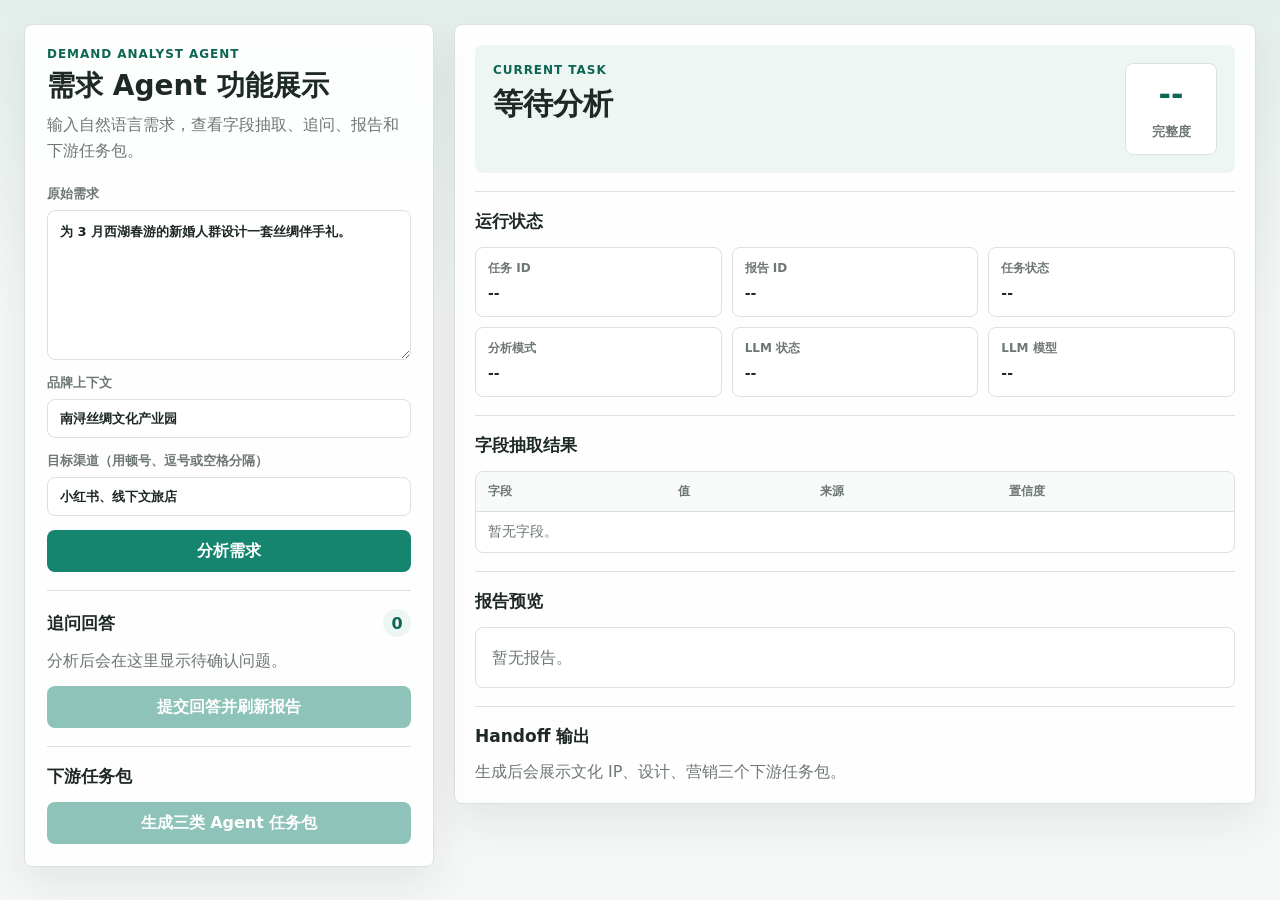
==== demo/index.html @ e1d90bfd "[feat] 增加UI页面" ====
<!doctype html>
<html lang="zh-CN">
  <head>
    <meta charset="utf-8" />
    <meta name="viewport" content="width=device-width, initial-scale=1" />
    <title>需求 Agent 功能展示</title>
    <link rel="stylesheet" href="/demo/styles.css" />
  </head>
  <body>
    <main class="shell">
      <section class="workspace">
        <aside class="input-panel" aria-label="需求输入">
          <div class="title-group">
            <p class="eyebrow">Demand Analyst Agent</p>
            <h1>需求 Agent 功能展示</h1>
            <p class="subtitle">输入自然语言需求，查看字段抽取、追问、报告和下游任务包。</p>
          </div>

          <form id="demandForm" class="form-stack">
            <label>
              <span>原始需求</span>
              <textarea id="userInput" rows="6">为 3 月西湖春游的新婚人群设计一套丝绸伴手礼。</textarea>
            </label>
            <label>
              <span>品牌上下文</span>
              <input id="brandInput" value="南浔丝绸文化产业园" />
            </label>
            <label>
              <span>目标渠道（用顿号、逗号或空格分隔）</span>
              <input id="channelsInput" value="小红书、线下文旅店" />
            </label>
            <button id="analyzeButton" type="submit">分析需求</button>
          </form>

          <section class="section-block" aria-label="追问回答">
            <div class="section-heading">
              <h2>追问回答</h2>
              <span id="questionCount" class="counter">0</span>
            </div>
            <div id="questionsPanel" class="question-list empty">分析后会在这里显示待确认问题。</div>
            <button id="submitAnswersButton" type="button" disabled>提交回答并刷新报告</button>
          </section>

          <section class="section-block" aria-label="下游交接">
            <div class="section-heading">
              <h2>下游任务包</h2>
            </div>
            <button id="handoffButton" type="button" disabled>生成三类 Agent 任务包</button>
          </section>
        </aside>

        <section class="result-panel" aria-label="分析结果">
          <div id="notice" class="notice hidden"></div>

          <section class="summary-band">
            <div>
              <p class="eyebrow">Current Task</p>
              <h2 id="projectTitle">等待分析</h2>
            </div>
            <div class="score-box">
              <span id="scoreValue">--</span>
              <small>完整度</small>
            </div>
          </section>

          <section class="section-block">
            <div class="section-heading">
              <h2>运行状态</h2>
            </div>
            <div id="metaGrid" class="meta-grid">
              <div><span>任务 ID</span><strong>--</strong></div>
              <div><span>报告 ID</span><strong>--</strong></div>
              <div><span>任务状态</span><strong>--</strong></div>
              <div><span>分析模式</span><strong>--</strong></div>
              <div><span>LLM 状态</span><strong>--</strong></div>
              <div><span>LLM 模型</span><strong>--</strong></div>
            </div>
          </section>

          <section class="section-block">
            <div class="section-heading">
              <h2>字段抽取结果</h2>
            </div>
            <div class="table-wrap">
              <table>
                <thead>
                  <tr>
                    <th>字段</th>
                    <th>值</th>
                    <th>来源</th>
                    <th>置信度</th>
                  </tr>
                </thead>
                <tbody id="fieldsTable">
                  <tr><td colspan="4" class="empty-cell">暂无字段。</td></tr>
                </tbody>
              </table>
            </div>
          </section>

          <section class="section-block">
            <div class="section-heading">
              <h2>报告预览</h2>
            </div>
            <article id="reportPreview" class="report-preview empty">暂无报告。</article>
          </section>

          <section class="section-block">
            <div class="section-heading">
              <h2>Handoff 输出</h2>
            </div>
            <div id="handoffPanel" class="handoff-grid empty">生成后会展示文化 IP、设计、营销三个下游任务包。</div>
          </section>
        </section>
      </section>
    </main>

    <script src="/demo/app.js"></script>
  </body>
</html>
---- demo/styles.css ----
:root {
  --bg: #f5f7f6;
  --panel: #ffffff;
  --panel-strong: #eef6f3;
  --text: #1e2825;
  --muted: #6d7773;
  --line: #d9e2df;
  --accent: #16856f;
  --accent-strong: #0d6654;
  --warning: #b56a12;
  --warning-bg: #fff3df;
  --error: #a63737;
  --error-bg: #ffe9e8;
  --success-bg: #e7f7f2;
  --shadow: 0 16px 40px rgba(30, 40, 37, 0.08);
  color-scheme: light;
  font-family:
    Inter, ui-sans-serif, system-ui, -apple-system, BlinkMacSystemFont, "Segoe UI",
    "PingFang SC", "Hiragino Sans GB", "Microsoft YaHei", sans-serif;
}

* {
  box-sizing: border-box;
}

body {
  margin: 0;
  min-height: 100vh;
  background:
    linear-gradient(180deg, rgba(22, 133, 111, 0.08), rgba(245, 247, 246, 0) 320px),
    var(--bg);
  color: var(--text);
}

button,
input,
textarea {
  font: inherit;
}

button {
  min-height: 42px;
  border: 0;
  border-radius: 8px;
  background: var(--accent);
  color: #fff;
  cursor: pointer;
  font-weight: 700;
}

button:hover:not(:disabled) {
  background: var(--accent-strong);
}

button:disabled {
  cursor: not-allowed;
  opacity: 0.48;
}

.shell {
  width: min(1440px, 100%);
  margin: 0 auto;
  padding: 24px;
}

.workspace {
  display: grid;
  grid-template-columns: minmax(320px, 410px) minmax(0, 1fr);
  gap: 20px;
  align-items: start;
}

.input-panel,
.result-panel {
  background: rgba(255, 255, 255, 0.92);
  border: 1px solid var(--line);
  border-radius: 8px;
  box-shadow: var(--shadow);
}

.input-panel {
  position: sticky;
  top: 20px;
  padding: 22px;
}

.result-panel {
  padding: 20px;
}

.title-group h1,
.summary-band h2,
.section-heading h2 {
  margin: 0;
  letter-spacing: 0;
}

.title-group h1 {
  font-size: 28px;
  line-height: 1.18;
}

.subtitle {
  margin: 10px 0 0;
  color: var(--muted);
  line-height: 1.6;
}

.eyebrow {
  margin: 0 0 8px;
  color: var(--accent-strong);
  font-size: 12px;
  font-weight: 800;
  letter-spacing: 0.08em;
  text-transform: uppercase;
}

.form-stack,
.section-block {
  display: grid;
  gap: 14px;
}

.form-stack {
  margin-top: 22px;
}

label {
  display: grid;
  gap: 7px;
  color: var(--muted);
  font-size: 13px;
  font-weight: 700;
}

input,
textarea {
  width: 100%;
  border: 1px solid var(--line);
  border-radius: 8px;
  background: #fff;
  color: var(--text);
  padding: 11px 12px;
  outline: none;
}

textarea {
  min-height: 150px;
  resize: vertical;
  line-height: 1.55;
}

input:focus,
textarea:focus {
  border-color: var(--accent);
  box-shadow: 0 0 0 3px rgba(22, 133, 111, 0.14);
}

.section-block {
  margin-top: 18px;
  padding-top: 18px;
  border-top: 1px solid var(--line);
}

.section-heading {
  display: flex;
  align-items: center;
  justify-content: space-between;
  gap: 12px;
}

.section-heading h2 {
  font-size: 17px;
}

.counter {
  display: inline-flex;
  min-width: 28px;
  height: 28px;
  align-items: center;
  justify-content: center;
  border-radius: 999px;
  background: var(--panel-strong);
  color: var(--accent-strong);
  font-weight: 800;
}

.summary-band {
  display: flex;
  justify-content: space-between;
  gap: 16px;
  padding: 18px;
  border-radius: 8px;
  background: var(--panel-strong);
}

.summary-band h2 {
  font-size: clamp(20px, 3vw, 30px);
  line-height: 1.25;
}

.score-box {
  display: grid;
  min-width: 92px;
  height: 92px;
  place-items: center;
  border-radius: 8px;
  background: #fff;
  border: 1px solid var(--line);
}

.score-box span {
  font-size: 30px;
  font-weight: 850;
  color: var(--accent-strong);
}

.score-box small {
  margin-top: -14px;
  color: var(--muted);
  font-weight: 700;
}

.notice {
  margin-bottom: 14px;
  padding: 12px 14px;
  border-radius: 8px;
  border: 1px solid var(--line);
  background: var(--success-bg);
  color: var(--accent-strong);
  line-height: 1.55;
}

.notice.warning {
  background: var(--warning-bg);
  color: var(--warning);
}

.notice.error {
  background: var(--error-bg);
  color: var(--error);
}

.hidden {
  display: none;
}

.meta-grid {
  display: grid;
  grid-template-columns: repeat(3, minmax(0, 1fr));
  gap: 10px;
}

.meta-grid div {
  min-height: 70px;
  padding: 12px;
  border: 1px solid var(--line);
  border-radius: 8px;
  background: #fff;
}

.meta-grid span {
  display: block;
  color: var(--muted);
  font-size: 12px;
  font-weight: 700;
}

.meta-grid strong {
  display: block;
  margin-top: 8px;
  overflow-wrap: anywhere;
  font-size: 14px;
}

.table-wrap {
  overflow-x: auto;
  border: 1px solid var(--line);
  border-radius: 8px;
  background: #fff;
}

table {
  width: 100%;
  border-collapse: collapse;
  min-width: 720px;
}

th,
td {
  padding: 11px 12px;
  border-bottom: 1px solid var(--line);
  text-align: left;
  vertical-align: top;
}

th {
  background: #f8faf9;
  color: var(--muted);
  font-size: 12px;
}

td {
  font-size: 14px;
}

tr:last-child td {
  border-bottom: 0;
}

.empty,
.empty-cell {
  color: var(--muted);
}

.badge {
  display: inline-flex;
  align-items: center;
  min-height: 24px;
  padding: 3px 8px;
  border-radius: 999px;
  background: #edf2f0;
  color: var(--text);
  font-size: 12px;
  font-weight: 800;
}

.badge.success,
.badge.explicit,
.badge.context,
.badge.user_confirmed {
  background: var(--success-bg);
  color: var(--accent-strong);
}

.badge.warning,
.badge.assumption,
.badge.inferred,
.badge.disabled,
.badge.failed,
.badge.invalid_json {
  background: var(--warning-bg);
  color: var(--warning);
}

.question-list {
  display: grid;
  gap: 10px;
}

.question-item {
  display: grid;
  gap: 8px;
}

.question-item p {
  margin: 0;
  font-weight: 700;
  line-height: 1.5;
}

.option-row {
  display: flex;
  flex-wrap: wrap;
  gap: 6px;
}

.option-pill {
  border: 1px solid var(--line);
  background: #fff;
  color: var(--muted);
  border-radius: 999px;
  padding: 4px 8px;
  font-size: 12px;
}

.report-preview {
  display: grid;
  gap: 8px;
  padding: 16px;
  border: 1px solid var(--line);
  border-radius: 8px;
  background: #fff;
  line-height: 1.7;
}

.report-preview h1,
.report-preview h2 {
  margin: 8px 0 2px;
  letter-spacing: 0;
}

.report-preview h1 {
  font-size: 24px;
}

.report-preview h2 {
  font-size: 17px;
  color: var(--accent-strong);
}

.report-preview p,
.report-preview ul {
  margin: 0;
}

.report-preview ul {
  padding-left: 20px;
}

.handoff-grid {
  display: grid;
  gap: 12px;
}

.handoff-item {
  border: 1px solid var(--line);
  border-radius: 8px;
  background: #fff;
  padding: 14px;
}

.handoff-item h3 {
  margin: 0 0 10px;
  font-size: 16px;
}

pre {
  max-height: 280px;
  overflow: auto;
  margin: 0;
  padding: 12px;
  border-radius: 8px;
  background: #f4f6f5;
  color: #26312e;
  white-space: pre-wrap;
  overflow-wrap: anywhere;
}

@media (max-width: 980px) {
  .workspace {
    grid-template-columns: 1fr;
  }

  .input-panel {
    position: static;
  }

  .meta-grid {
    grid-template-columns: repeat(2, minmax(0, 1fr));
  }
}

@media (max-width: 640px) {
  .shell {
    padding: 12px;
  }

  .input-panel,
  .result-panel {
    padding: 16px;
  }

  .summary-band {
    flex-direction: column;
  }

  .score-box {
    width: 100%;
  }

  .meta-grid {
    grid-template-columns: 1fr;
  }
}
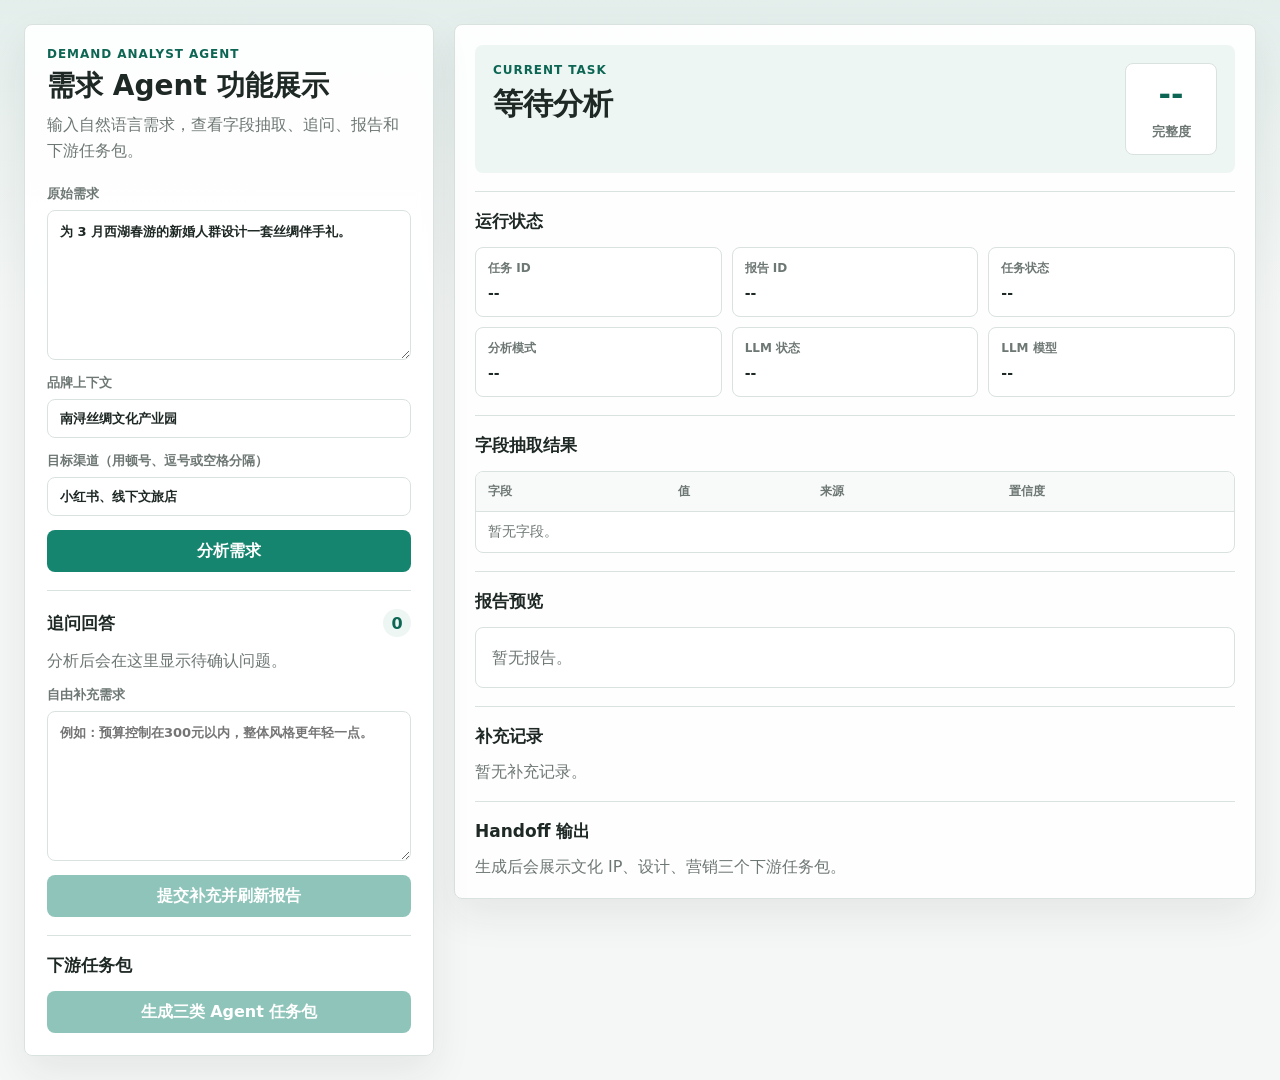
==== commit f50c90a2: "[feat] 增加用户追问功能" ====
--- a/demo/index.html
+++ b/demo/index.html
@@ -38,7 +38,15 @@
               <span id="questionCount" class="counter">0</span>
             </div>
             <div id="questionsPanel" class="question-list empty">分析后会在这里显示待确认问题。</div>
-            <button id="submitAnswersButton" type="button" disabled>提交回答并刷新报告</button>
+            <label>
+              <span>自由补充需求</span>
+              <textarea
+                id="followupInput"
+                rows="4"
+                placeholder="例如：预算控制在300元以内，整体风格更年轻一点。"
+              ></textarea>
+            </label>
+            <button id="submitAnswersButton" type="button" disabled>提交补充并刷新报告</button>
           </section>
 
           <section class="section-block" aria-label="下游交接">
@@ -107,6 +115,13 @@
 
           <section class="section-block">
             <div class="section-heading">
+              <h2>补充记录</h2>
+            </div>
+            <div id="turnsPanel" class="turn-list empty">暂无补充记录。</div>
+          </section>
+
+          <section class="section-block">
+            <div class="section-heading">
               <h2>Handoff 输出</h2>
             </div>
             <div id="handoffPanel" class="handoff-grid empty">生成后会展示文化 IP、设计、营销三个下游任务包。</div>
--- a/demo/styles.css
+++ b/demo/styles.css
@@ -372,6 +372,21 @@
   border-radius: 999px;
   padding: 4px 8px;
   font-size: 12px;
+  min-height: 28px;
+  font-weight: 700;
+}
+
+.option-pill:hover:not(:disabled) {
+  border-color: var(--accent);
+  background: #fff;
+  color: var(--accent-strong);
+}
+
+.option-pill.selected,
+.option-pill.selected:hover:not(:disabled) {
+  border-color: var(--accent);
+  background: var(--success-bg);
+  color: var(--accent-strong);
 }
 
 .report-preview {
@@ -411,6 +426,37 @@
 .handoff-grid {
   display: grid;
   gap: 12px;
+}
+
+.turn-list {
+  display: grid;
+  gap: 10px;
+}
+
+.turn-item {
+  display: grid;
+  gap: 8px;
+  padding: 12px;
+  border: 1px solid var(--line);
+  border-radius: 8px;
+  background: #fff;
+}
+
+.turn-title {
+  display: flex;
+  justify-content: space-between;
+  align-items: center;
+  gap: 10px;
+}
+
+.turn-item p {
+  margin: 0;
+  line-height: 1.55;
+}
+
+.turn-item small {
+  color: var(--muted);
+  font-weight: 700;
 }
 
 .handoff-item {
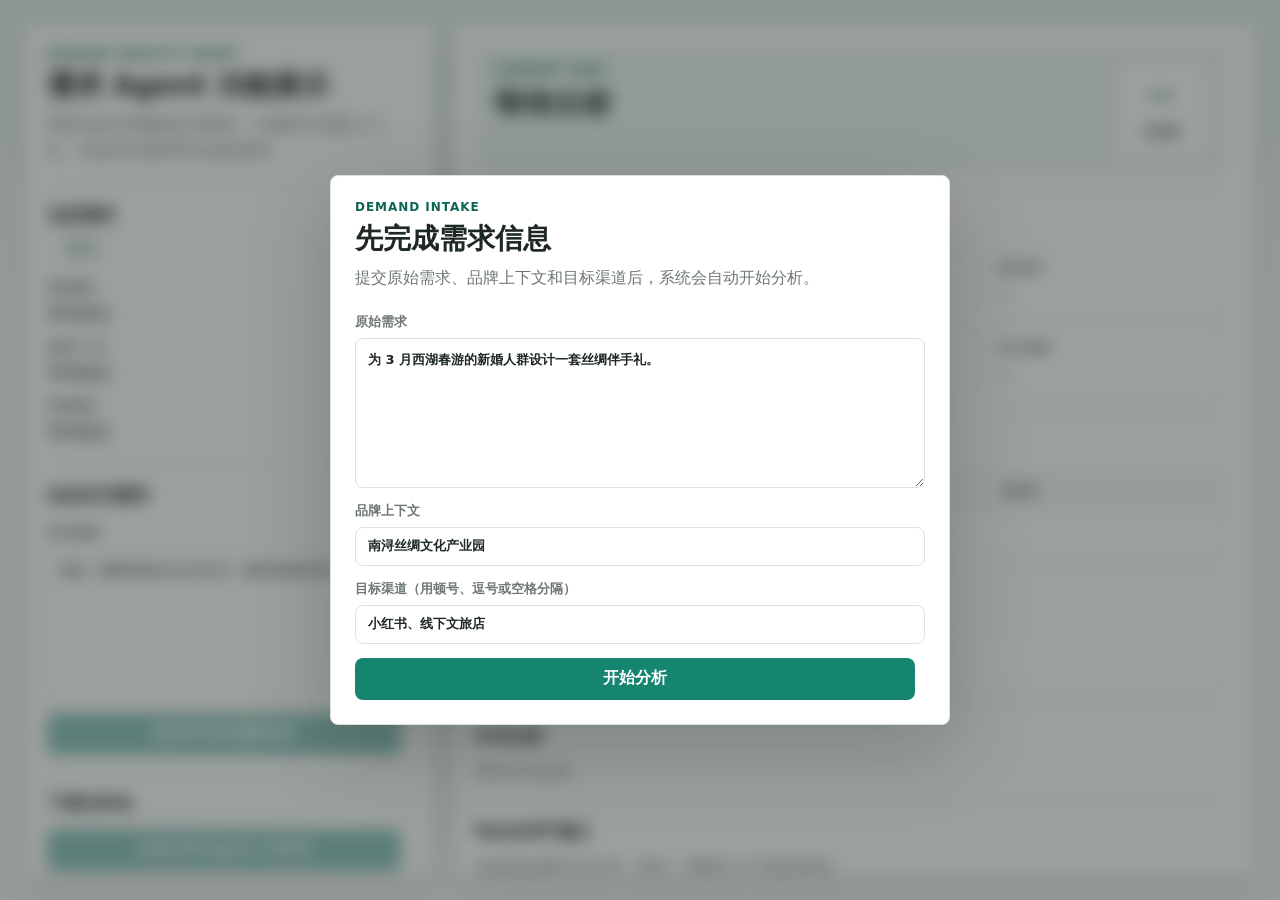
==== commit 81c475a5: "Add modal intake flow for demand analysis" ====
--- a/demo/index.html
+++ b/demo/index.html
@@ -7,39 +7,89 @@
     <link rel="stylesheet" href="/demo/styles.css" />
   </head>
   <body>
+    <div id="intakeModal" class="modal-backdrop" role="dialog" aria-modal="true" aria-labelledby="intakeTitle">
+      <section class="intake-modal">
+        <div class="title-group">
+          <p class="eyebrow">Demand Intake</p>
+          <h1 id="intakeTitle">先完成需求信息</h1>
+          <p class="subtitle">提交原始需求、品牌上下文和目标渠道后，系统会自动开始分析。</p>
+        </div>
+
+        <form id="demandForm" class="form-stack">
+          <label>
+            <span>原始需求</span>
+            <textarea id="userInput" rows="6" required>为 3 月西湖春游的新婚人群设计一套丝绸伴手礼。</textarea>
+          </label>
+          <label>
+            <span>品牌上下文</span>
+            <input id="brandInput" value="南浔丝绸文化产业园" required />
+          </label>
+          <label>
+            <span>目标渠道（用顿号、逗号或空格分隔）</span>
+            <input id="channelsInput" value="小红书、线下文旅店" required />
+          </label>
+          <p id="intakeError" class="form-error hidden"></p>
+          <div class="modal-actions">
+            <button id="analyzeButton" type="submit">开始分析</button>
+            <button id="cancelIntakeButton" class="secondary-button hidden" type="button">取消</button>
+          </div>
+        </form>
+      </section>
+    </div>
+
+    <div id="questionsModal" class="modal-backdrop hidden" role="dialog" aria-modal="true" aria-labelledby="questionsTitle">
+      <section class="intake-modal">
+        <div class="title-group">
+          <p class="eyebrow">Clarification</p>
+          <h1 id="questionsTitle">请先回答追问</h1>
+          <p class="subtitle">这些信息会直接影响报告完整度和下游任务包，请确认后继续。</p>
+        </div>
+
+        <form id="questionsForm" class="form-stack">
+          <div id="modalQuestionsPanel" class="question-list"></div>
+          <p id="questionsError" class="form-error hidden"></p>
+          <button id="submitQuestionsButton" type="submit">提交追问答案</button>
+        </form>
+      </section>
+    </div>
+
     <main class="shell">
       <section class="workspace">
         <aside class="input-panel" aria-label="需求输入">
           <div class="title-group">
             <p class="eyebrow">Demand Analyst Agent</p>
             <h1>需求 Agent 功能展示</h1>
-            <p class="subtitle">输入自然语言需求，查看字段抽取、追问、报告和下游任务包。</p>
+            <p class="subtitle">需求信息从弹窗提交后锁定，左侧用于查看上下文、自由补充需求和生成交接包。</p>
           </div>
 
-          <form id="demandForm" class="form-stack">
-            <label>
-              <span>原始需求</span>
-              <textarea id="userInput" rows="6">为 3 月西湖春游的新婚人群设计一套丝绸伴手礼。</textarea>
-            </label>
-            <label>
-              <span>品牌上下文</span>
-              <input id="brandInput" value="南浔丝绸文化产业园" />
-            </label>
-            <label>
-              <span>目标渠道（用顿号、逗号或空格分隔）</span>
-              <input id="channelsInput" value="小红书、线下文旅店" />
-            </label>
-            <button id="analyzeButton" type="submit">分析需求</button>
-          </form>
+          <section class="context-card" aria-label="当前需求信息">
+            <div class="section-heading">
+              <h2>当前需求</h2>
+              <button id="editIntakeButton" class="secondary-button compact-button" type="button" disabled>重填</button>
+            </div>
+            <dl>
+              <div>
+                <dt>原始需求</dt>
+                <dd id="currentDemand">等待提交</dd>
+              </div>
+              <div>
+                <dt>品牌上下文</dt>
+                <dd id="currentBrand">等待提交</dd>
+              </div>
+              <div>
+                <dt>目标渠道</dt>
+                <dd id="currentChannels">等待提交</dd>
+              </div>
+            </dl>
+          </section>
 
-          <section class="section-block" aria-label="追问回答">
+          <section class="section-block" aria-label="自由补充需求">
             <div class="section-heading">
-              <h2>追问回答</h2>
+              <h2>自由补充需求</h2>
               <span id="questionCount" class="counter">0</span>
             </div>
-            <div id="questionsPanel" class="question-list empty">分析后会在这里显示待确认问题。</div>
             <label>
-              <span>自由补充需求</span>
+              <span>补充说明</span>
               <textarea
                 id="followupInput"
                 rows="4"
--- a/demo/styles.css
+++ b/demo/styles.css
@@ -25,6 +25,7 @@
 
 body {
   margin: 0;
+  overflow: hidden;
   min-height: 100vh;
   background:
     linear-gradient(180deg, rgba(22, 133, 111, 0.08), rgba(245, 247, 246, 0) 320px),
@@ -32,6 +33,10 @@
   color: var(--text);
 }
 
+body.modal-open {
+  overflow: hidden;
+}
+
 button,
 input,
 textarea {
@@ -57,17 +62,79 @@
   opacity: 0.48;
 }
 
+.secondary-button {
+  border: 1px solid var(--line);
+  background: #fff;
+  color: var(--accent-strong);
+}
+
+.secondary-button:hover:not(:disabled) {
+  border-color: var(--accent);
+  background: var(--success-bg);
+  color: var(--accent-strong);
+}
+
+.compact-button {
+  min-height: 34px;
+  padding: 0 12px;
+}
+
+.modal-backdrop {
+  position: fixed;
+  inset: 0;
+  z-index: 20;
+  display: grid;
+  place-items: center;
+  padding: 22px;
+  background: rgba(30, 40, 37, 0.44);
+  backdrop-filter: blur(8px);
+}
+
+.intake-modal {
+  width: min(620px, 100%);
+  max-height: min(760px, calc(100vh - 44px));
+  overflow-y: auto;
+  padding: 24px;
+  border: 1px solid var(--line);
+  border-radius: 8px;
+  background: #fff;
+  box-shadow: 0 24px 80px rgba(30, 40, 37, 0.24);
+}
+
+.modal-actions {
+  display: grid;
+  grid-template-columns: 1fr auto;
+  gap: 10px;
+  align-items: center;
+}
+
+.form-error {
+  margin: 0;
+  padding: 10px 12px;
+  border: 1px solid var(--error-bg);
+  border-radius: 8px;
+  background: var(--error-bg);
+  color: var(--error);
+  font-size: 13px;
+  font-weight: 700;
+  line-height: 1.5;
+}
+
 .shell {
+  height: 100vh;
   width: min(1440px, 100%);
   margin: 0 auto;
   padding: 24px;
+  overflow: hidden;
 }
 
 .workspace {
   display: grid;
   grid-template-columns: minmax(320px, 410px) minmax(0, 1fr);
   gap: 20px;
-  align-items: start;
+  align-items: stretch;
+  height: 100%;
+  min-height: 0;
 }
 
 .input-panel,
@@ -79,13 +146,48 @@
 }
 
 .input-panel {
-  position: sticky;
-  top: 20px;
   padding: 22px;
 }
 
 .result-panel {
   padding: 20px;
+}
+
+.input-panel,
+.result-panel {
+  min-height: 0;
+  max-height: 100%;
+  overflow-y: auto;
+  overscroll-behavior: contain;
+  scrollbar-gutter: stable;
+}
+
+.input-panel {
+  scrollbar-width: thin;
+  scrollbar-color: rgba(22, 133, 111, 0.42) transparent;
+}
+
+.result-panel {
+  scrollbar-width: thin;
+  scrollbar-color: rgba(22, 133, 111, 0.36) transparent;
+}
+
+.input-panel::-webkit-scrollbar,
+.result-panel::-webkit-scrollbar {
+  width: 10px;
+}
+
+.input-panel::-webkit-scrollbar-track,
+.result-panel::-webkit-scrollbar-track {
+  background: transparent;
+}
+
+.input-panel::-webkit-scrollbar-thumb,
+.result-panel::-webkit-scrollbar-thumb {
+  border: 3px solid transparent;
+  border-radius: 999px;
+  background: rgba(22, 133, 111, 0.38);
+  background-clip: content-box;
 }
 
 .title-group h1,
@@ -123,6 +225,38 @@
 
 .form-stack {
   margin-top: 22px;
+}
+
+.context-card {
+  display: grid;
+  gap: 14px;
+  margin-top: 22px;
+  padding-top: 18px;
+  border-top: 1px solid var(--line);
+}
+
+.context-card dl {
+  display: grid;
+  gap: 12px;
+  margin: 0;
+}
+
+.context-card div {
+  display: grid;
+  gap: 5px;
+}
+
+.context-card dt {
+  color: var(--muted);
+  font-size: 12px;
+  font-weight: 800;
+}
+
+.context-card dd {
+  margin: 0;
+  overflow-wrap: anywhere;
+  color: var(--text);
+  line-height: 1.55;
 }
 
 label {
@@ -326,6 +460,8 @@
 }
 
 .badge.success,
+.badge.success_repaired,
+.badge.not_needed,
 .badge.explicit,
 .badge.context,
 .badge.user_confirmed {
@@ -338,19 +474,24 @@
 .badge.inferred,
 .badge.disabled,
 .badge.failed,
-.badge.invalid_json {
+.badge.invalid_json,
+.badge.repair_failed {
   background: var(--warning-bg);
   color: var(--warning);
 }
 
 .question-list {
   display: grid;
-  gap: 10px;
+  gap: 12px;
 }
 
 .question-item {
   display: grid;
-  gap: 8px;
+  gap: 9px;
+  padding: 12px;
+  border: 1px solid var(--line);
+  border-radius: 8px;
+  background: #fff;
 }
 
 .question-item p {
@@ -484,12 +625,26 @@
 }
 
 @media (max-width: 980px) {
+  body {
+    overflow: auto;
+  }
+
+  .shell {
+    height: auto;
+    min-height: 100vh;
+    overflow: visible;
+  }
+
   .workspace {
     grid-template-columns: 1fr;
-  }
-
-  .input-panel {
-    position: static;
+    height: auto;
+    min-height: 0;
+  }
+
+  .input-panel,
+  .result-panel {
+    max-height: none;
+    overflow: visible;
   }
 
   .meta-grid {
@@ -502,6 +657,20 @@
     padding: 12px;
   }
 
+  .modal-backdrop {
+    align-items: end;
+    padding: 12px;
+  }
+
+  .intake-modal {
+    max-height: calc(100vh - 24px);
+    padding: 18px;
+  }
+
+  .modal-actions {
+    grid-template-columns: 1fr;
+  }
+
   .input-panel,
   .result-panel {
     padding: 16px;
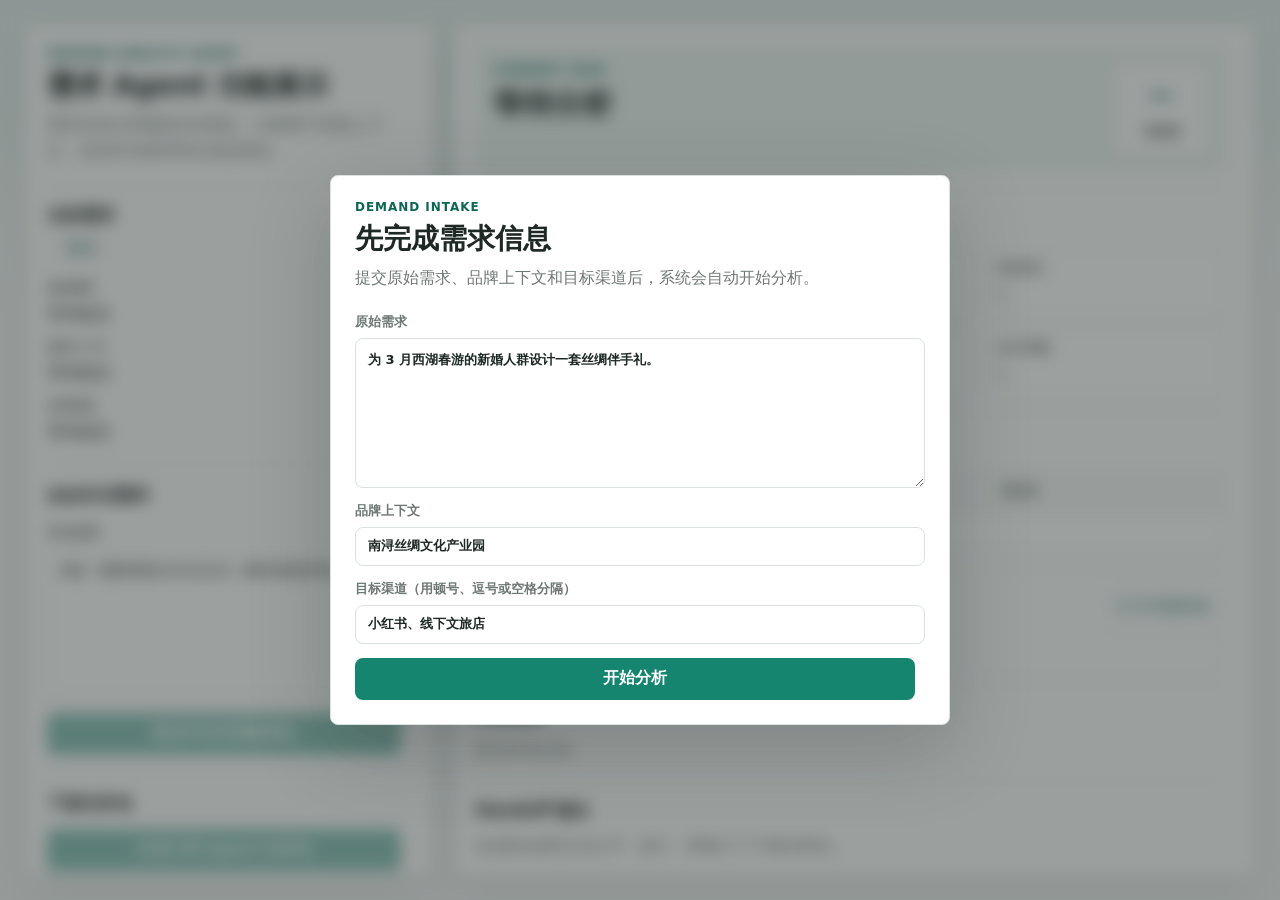
==== commit a9bf2eb4: "Add handoff detail documents and report modal" ====
--- a/demo/index.html
+++ b/demo/index.html
@@ -50,6 +50,19 @@
           <p id="questionsError" class="form-error hidden"></p>
           <button id="submitQuestionsButton" type="submit">提交追问答案</button>
         </form>
+      </section>
+    </div>
+
+    <div id="reportModal" class="modal-backdrop hidden" role="dialog" aria-modal="true" aria-labelledby="reportModalTitle">
+      <section class="document-modal">
+        <header class="document-toolbar">
+          <div>
+            <p class="eyebrow">Demand Report</p>
+            <h1 id="reportModalTitle">需求分析报告</h1>
+          </div>
+          <button id="closeReportButton" class="secondary-button compact-button" type="button">关闭</button>
+        </header>
+        <article id="reportDocument" class="report-document empty">暂无报告。</article>
       </section>
     </div>
 
@@ -159,6 +172,7 @@
           <section class="section-block">
             <div class="section-heading">
               <h2>报告预览</h2>
+              <button id="openReportButton" class="secondary-button compact-button" type="button" disabled>打开完整报告</button>
             </div>
             <article id="reportPreview" class="report-preview empty">暂无报告。</article>
           </section>
--- a/demo/styles.css
+++ b/demo/styles.css
@@ -101,6 +101,35 @@
   box-shadow: 0 24px 80px rgba(30, 40, 37, 0.24);
 }
 
+.document-modal {
+  display: grid;
+  grid-template-rows: auto minmax(0, 1fr);
+  width: min(980px, 100%);
+  height: min(860px, calc(100vh - 44px));
+  overflow: hidden;
+  border: 1px solid var(--line);
+  border-radius: 8px;
+  background: #f8faf9;
+  box-shadow: 0 24px 80px rgba(30, 40, 37, 0.26);
+}
+
+.document-toolbar {
+  display: flex;
+  align-items: center;
+  justify-content: space-between;
+  gap: 16px;
+  padding: 18px 22px;
+  border-bottom: 1px solid var(--line);
+  background: #fff;
+}
+
+.document-toolbar h1 {
+  margin: 0;
+  font-size: 22px;
+  line-height: 1.25;
+  letter-spacing: 0;
+}
+
 .modal-actions {
   display: grid;
   grid-template-columns: 1fr auto;
@@ -530,7 +559,8 @@
   color: var(--accent-strong);
 }
 
-.report-preview {
+.report-preview,
+.report-document {
   display: grid;
   gap: 8px;
   padding: 16px;
@@ -540,33 +570,170 @@
   line-height: 1.7;
 }
 
-.report-preview h1,
-.report-preview h2 {
+.report-preview {
+  padding: 0;
+  overflow: hidden;
+}
+
+.report-preview-card {
+  display: grid;
+  gap: 14px;
+  padding: 16px;
+}
+
+.report-preview-card h3 {
+  margin: 0;
+  font-size: 20px;
+  line-height: 1.35;
+  letter-spacing: 0;
+}
+
+.preview-metrics {
+  display: grid;
+  grid-template-columns: repeat(3, minmax(0, 1fr));
+  gap: 10px;
+}
+
+.preview-metrics div {
+  min-height: 68px;
+  padding: 11px;
+  border: 1px solid var(--line);
+  border-radius: 8px;
+  background: #f8faf9;
+}
+
+.preview-metrics strong,
+.preview-metrics span {
+  display: block;
+}
+
+.preview-metrics strong {
+  color: var(--accent-strong);
+  font-size: 18px;
+  line-height: 1.3;
+  overflow-wrap: anywhere;
+}
+
+.preview-metrics span {
+  margin-top: 5px;
+  color: var(--muted);
+  font-size: 12px;
+  font-weight: 800;
+}
+
+.field-chip-row {
+  display: flex;
+  flex-wrap: wrap;
+  gap: 8px;
+}
+
+.field-chip-row span {
+  display: inline-flex;
+  min-height: 30px;
+  align-items: center;
+  padding: 4px 10px;
+  border-radius: 999px;
+  background: var(--success-bg);
+  color: var(--accent-strong);
+  font-size: 13px;
+  font-weight: 800;
+}
+
+.report-document {
+  align-content: start;
+  overflow-y: auto;
+  margin: 22px auto;
+  width: min(760px, calc(100% - 44px));
+  padding: 34px 42px;
+  background: #fff;
+}
+
+.report-document h1,
+.report-document h2 {
   margin: 8px 0 2px;
   letter-spacing: 0;
 }
 
-.report-preview h1 {
-  font-size: 24px;
-}
-
-.report-preview h2 {
-  font-size: 17px;
-  color: var(--accent-strong);
-}
-
-.report-preview p,
-.report-preview ul {
-  margin: 0;
-}
-
-.report-preview ul {
+.report-document h1 {
+  padding-bottom: 14px;
+  border-bottom: 1px solid var(--line);
+  font-size: 30px;
+  line-height: 1.25;
+}
+
+.report-document h2 {
+  margin-top: 24px;
+  font-size: 19px;
+  color: var(--accent-strong);
+}
+
+.report-document p,
+.report-document ul {
+  margin: 0;
+}
+
+.report-document p {
+  color: #27322f;
+}
+
+.report-document ul {
   padding-left: 20px;
 }
 
+.report-document li {
+  margin: 4px 0;
+}
+
 .handoff-grid {
   display: grid;
   gap: 12px;
+}
+
+.handoff-title {
+  display: flex;
+  align-items: start;
+  justify-content: space-between;
+  gap: 12px;
+}
+
+.handoff-title small {
+  display: block;
+  margin-top: 4px;
+  color: var(--muted);
+  font-weight: 700;
+  line-height: 1.45;
+}
+
+.handoff-summary {
+  display: grid;
+  grid-template-columns: repeat(3, minmax(0, 1fr));
+  gap: 8px;
+}
+
+.handoff-summary div {
+  min-height: 62px;
+  padding: 10px;
+  border: 1px solid var(--line);
+  border-radius: 8px;
+  background: #f8faf9;
+}
+
+.handoff-summary span,
+.handoff-summary strong {
+  display: block;
+}
+
+.handoff-summary span {
+  color: var(--muted);
+  font-size: 12px;
+  font-weight: 800;
+}
+
+.handoff-summary strong {
+  margin-top: 6px;
+  overflow-wrap: anywhere;
+  font-size: 13px;
+  line-height: 1.45;
 }
 
 .turn-list {
@@ -601,6 +768,8 @@
 }
 
 .handoff-item {
+  display: grid;
+  gap: 12px;
   border: 1px solid var(--line);
   border-radius: 8px;
   background: #fff;
@@ -667,6 +836,33 @@
     padding: 18px;
   }
 
+  .document-modal {
+    height: calc(100vh - 24px);
+  }
+
+  .document-toolbar {
+    align-items: start;
+    flex-direction: column;
+  }
+
+  .report-document {
+    width: calc(100% - 24px);
+    margin: 12px auto;
+    padding: 22px 18px;
+  }
+
+  .preview-metrics {
+    grid-template-columns: 1fr;
+  }
+
+  .handoff-title {
+    flex-direction: column;
+  }
+
+  .handoff-summary {
+    grid-template-columns: 1fr;
+  }
+
   .modal-actions {
     grid-template-columns: 1fr;
   }
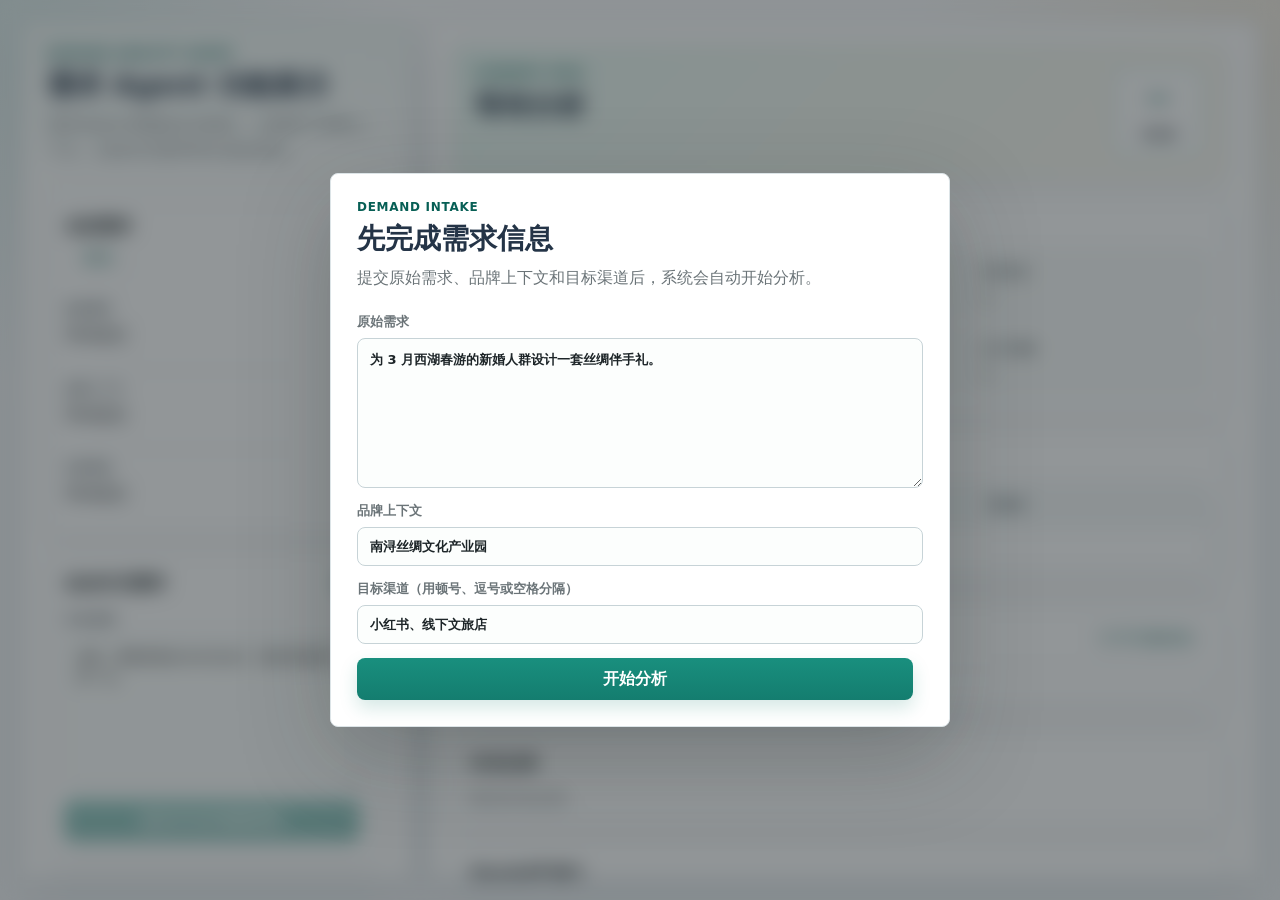
==== commit b952c729: "Add scoped loading states and progress panels" ====
--- a/demo/index.html
+++ b/demo/index.html
@@ -29,6 +29,13 @@
             <input id="channelsInput" value="小红书、线下文旅店" required />
           </label>
           <p id="intakeError" class="form-error hidden"></p>
+          <div id="intakeProgress" class="processing-panel hidden" aria-live="polite">
+            <span class="spinner" aria-hidden="true"></span>
+            <div>
+              <strong>正在理解需求</strong>
+              <p>抽取目标人群、场景、预算和渠道信息，并准备后续追问。</p>
+            </div>
+          </div>
           <div class="modal-actions">
             <button id="analyzeButton" type="submit">开始分析</button>
             <button id="cancelIntakeButton" class="secondary-button hidden" type="button">取消</button>
@@ -48,6 +55,13 @@
         <form id="questionsForm" class="form-stack">
           <div id="modalQuestionsPanel" class="question-list"></div>
           <p id="questionsError" class="form-error hidden"></p>
+          <div id="questionsProgress" class="processing-panel hidden" aria-live="polite">
+            <span class="spinner" aria-hidden="true"></span>
+            <div>
+              <strong>正在吸收追问答案</strong>
+              <p>更新需求字段、重新评分，并刷新报告内容。</p>
+            </div>
+          </div>
           <button id="submitQuestionsButton" type="submit">提交追问答案</button>
         </form>
       </section>
--- a/demo/styles.css
+++ b/demo/styles.css
@@ -1,18 +1,23 @@
 :root {
-  --bg: #f5f7f6;
+  --bg: #f4f6f8;
   --panel: #ffffff;
-  --panel-strong: #eef6f3;
-  --text: #1e2825;
-  --muted: #6d7773;
-  --line: #d9e2df;
-  --accent: #16856f;
-  --accent-strong: #0d6654;
+  --panel-soft: #f8faf9;
+  --panel-strong: #eaf4f1;
+  --text: #1d2528;
+  --muted: #6b7478;
+  --line: #dce4e7;
+  --line-strong: #c7d3d7;
+  --accent: #147d6f;
+  --accent-strong: #075f55;
+  --accent-warm: #b7791f;
+  --ink: #243447;
   --warning: #b56a12;
   --warning-bg: #fff3df;
   --error: #a63737;
   --error-bg: #ffe9e8;
   --success-bg: #e7f7f2;
-  --shadow: 0 16px 40px rgba(30, 40, 37, 0.08);
+  --shadow: 0 18px 50px rgba(36, 52, 71, 0.09);
+  --shadow-soft: 0 8px 24px rgba(36, 52, 71, 0.06);
   color-scheme: light;
   font-family:
     Inter, ui-sans-serif, system-ui, -apple-system, BlinkMacSystemFont, "Segoe UI",
@@ -28,7 +33,9 @@
   overflow: hidden;
   min-height: 100vh;
   background:
-    linear-gradient(180deg, rgba(22, 133, 111, 0.08), rgba(245, 247, 246, 0) 320px),
+    radial-gradient(circle at top left, rgba(20, 125, 111, 0.12), transparent 380px),
+    radial-gradient(circle at top right, rgba(183, 121, 31, 0.12), transparent 360px),
+    linear-gradient(180deg, #fbfcfd 0, var(--bg) 420px),
     var(--bg);
   color: var(--text);
 }
@@ -44,28 +51,57 @@
 }
 
 button {
+  position: relative;
+  display: inline-flex;
+  align-items: center;
+  justify-content: center;
+  gap: 8px;
   min-height: 42px;
   border: 0;
   border-radius: 8px;
-  background: var(--accent);
+  background: linear-gradient(180deg, #198f7e, var(--accent));
   color: #fff;
   cursor: pointer;
   font-weight: 700;
+  box-shadow: 0 8px 18px rgba(20, 125, 111, 0.18);
+  transition:
+    transform 0.16s ease,
+    box-shadow 0.16s ease,
+    background 0.16s ease;
 }
 
 button:hover:not(:disabled) {
   background: var(--accent-strong);
+  box-shadow: 0 10px 22px rgba(7, 95, 85, 0.22);
+  transform: translateY(-1px);
 }
 
 button:disabled {
   cursor: not-allowed;
   opacity: 0.48;
+  box-shadow: none;
+}
+
+button.is-loading::before {
+  content: "";
+  width: 15px;
+  height: 15px;
+  border: 2px solid rgba(255, 255, 255, 0.46);
+  border-top-color: #fff;
+  border-radius: 50%;
+  animation: spin 0.8s linear infinite;
+}
+
+.secondary-button.is-loading::before {
+  border-color: rgba(7, 95, 85, 0.18);
+  border-top-color: var(--accent-strong);
 }
 
 .secondary-button {
   border: 1px solid var(--line);
   background: #fff;
   color: var(--accent-strong);
+  box-shadow: none;
 }
 
 .secondary-button:hover:not(:disabled) {
@@ -86,19 +122,19 @@
   display: grid;
   place-items: center;
   padding: 22px;
-  background: rgba(30, 40, 37, 0.44);
-  backdrop-filter: blur(8px);
+  background: rgba(29, 37, 40, 0.48);
+  backdrop-filter: blur(10px);
 }
 
 .intake-modal {
   width: min(620px, 100%);
   max-height: min(760px, calc(100vh - 44px));
   overflow-y: auto;
-  padding: 24px;
+  padding: 26px;
   border: 1px solid var(--line);
   border-radius: 8px;
   background: #fff;
-  box-shadow: 0 24px 80px rgba(30, 40, 37, 0.24);
+  box-shadow: 0 28px 90px rgba(29, 37, 40, 0.26);
 }
 
 .document-modal {
@@ -109,7 +145,7 @@
   overflow: hidden;
   border: 1px solid var(--line);
   border-radius: 8px;
-  background: #f8faf9;
+  background: #f4f7f8;
   box-shadow: 0 24px 80px rgba(30, 40, 37, 0.26);
 }
 
@@ -151,16 +187,16 @@
 
 .shell {
   height: 100vh;
-  width: min(1440px, 100%);
+  width: min(1480px, 100%);
   margin: 0 auto;
-  padding: 24px;
+  padding: 22px;
   overflow: hidden;
 }
 
 .workspace {
   display: grid;
-  grid-template-columns: minmax(320px, 410px) minmax(0, 1fr);
-  gap: 20px;
+  grid-template-columns: minmax(320px, 390px) minmax(0, 1fr);
+  gap: 18px;
   align-items: stretch;
   height: 100%;
   min-height: 0;
@@ -168,18 +204,22 @@
 
 .input-panel,
 .result-panel {
-  background: rgba(255, 255, 255, 0.92);
+  background: rgba(255, 255, 255, 0.94);
   border: 1px solid var(--line);
   border-radius: 8px;
   box-shadow: var(--shadow);
+  backdrop-filter: blur(8px);
 }
 
 .input-panel {
+  padding: 24px;
+  background:
+    linear-gradient(180deg, rgba(234, 244, 241, 0.72), rgba(255, 255, 255, 0.94) 190px),
+    #fff;
+}
+
+.result-panel {
   padding: 22px;
-}
-
-.result-panel {
-  padding: 20px;
 }
 
 .input-panel,
@@ -227,6 +267,7 @@
 }
 
 .title-group h1 {
+  color: var(--ink);
   font-size: 28px;
   line-height: 1.18;
 }
@@ -234,7 +275,7 @@
 .subtitle {
   margin: 10px 0 0;
   color: var(--muted);
-  line-height: 1.6;
+  line-height: 1.65;
 }
 
 .eyebrow {
@@ -242,7 +283,7 @@
   color: var(--accent-strong);
   font-size: 12px;
   font-weight: 800;
-  letter-spacing: 0.08em;
+  letter-spacing: 0.06em;
   text-transform: uppercase;
 }
 
@@ -260,8 +301,11 @@
   display: grid;
   gap: 14px;
   margin-top: 22px;
-  padding-top: 18px;
-  border-top: 1px solid var(--line);
+  padding: 16px;
+  border: 1px solid var(--line);
+  border-radius: 8px;
+  background: rgba(255, 255, 255, 0.72);
+  box-shadow: var(--shadow-soft);
 }
 
 .context-card dl {
@@ -273,6 +317,13 @@
 .context-card div {
   display: grid;
   gap: 5px;
+  padding: 10px 0;
+  border-top: 1px solid rgba(220, 228, 231, 0.72);
+}
+
+.context-card dl > div:first-child {
+  border-top: 0;
+  padding-top: 0;
 }
 
 .context-card dt {
@@ -299,9 +350,9 @@
 input,
 textarea {
   width: 100%;
-  border: 1px solid var(--line);
-  border-radius: 8px;
-  background: #fff;
+  border: 1px solid var(--line-strong);
+  border-radius: 8px;
+  background: #fcfefd;
   color: var(--text);
   padding: 11px 12px;
   outline: none;
@@ -319,10 +370,87 @@
   box-shadow: 0 0 0 3px rgba(22, 133, 111, 0.14);
 }
 
+input:disabled,
+textarea:disabled {
+  background: #f3f7f7;
+  color: #7b8589;
+}
+
+.processing-panel {
+  position: relative;
+  display: grid;
+  grid-template-columns: auto minmax(0, 1fr);
+  gap: 12px;
+  align-items: center;
+  overflow: hidden;
+  padding: 13px 14px;
+  border: 1px solid rgba(20, 125, 111, 0.18);
+  border-radius: 8px;
+  background:
+    linear-gradient(90deg, rgba(231, 247, 242, 0.96), rgba(255, 249, 239, 0.92)),
+    #fff;
+  color: var(--accent-strong);
+}
+
+.processing-panel::after {
+  content: "";
+  position: absolute;
+  inset: auto 0 0;
+  height: 3px;
+  background: linear-gradient(90deg, transparent, var(--accent), var(--accent-warm), transparent);
+  animation: progress-sweep 1.45s ease-in-out infinite;
+}
+
+.processing-panel strong {
+  display: block;
+  font-size: 14px;
+  line-height: 1.35;
+}
+
+.processing-panel p {
+  margin: 3px 0 0;
+  color: var(--muted);
+  font-size: 13px;
+  line-height: 1.45;
+}
+
+.spinner {
+  width: 24px;
+  height: 24px;
+  border: 3px solid rgba(20, 125, 111, 0.16);
+  border-top-color: var(--accent);
+  border-radius: 50%;
+  animation: spin 0.9s linear infinite;
+}
+
+.is-processing label,
+.is-processing .question-list {
+  opacity: 0.72;
+}
+
+@keyframes spin {
+  to {
+    transform: rotate(360deg);
+  }
+}
+
+@keyframes progress-sweep {
+  0% {
+    transform: translateX(-100%);
+  }
+
+  100% {
+    transform: translateX(100%);
+  }
+}
+
 .section-block {
   margin-top: 18px;
-  padding-top: 18px;
-  border-top: 1px solid var(--line);
+  padding: 16px;
+  border: 1px solid var(--line);
+  border-radius: 8px;
+  background: rgba(255, 255, 255, 0.72);
+  box-shadow: var(--shadow-soft);
 }
 
 .section-heading {
@@ -352,13 +480,18 @@
   display: flex;
   justify-content: space-between;
   gap: 16px;
-  padding: 18px;
-  border-radius: 8px;
-  background: var(--panel-strong);
+  padding: 20px;
+  border-radius: 8px;
+  border: 1px solid rgba(20, 125, 111, 0.12);
+  background:
+    linear-gradient(135deg, rgba(231, 247, 242, 0.95), rgba(255, 249, 239, 0.82)),
+    var(--panel-strong);
+  box-shadow: var(--shadow-soft);
 }
 
 .summary-band h2 {
-  font-size: clamp(20px, 3vw, 30px);
+  color: var(--ink);
+  font-size: clamp(20px, 2.6vw, 28px);
   line-height: 1.25;
 }
 
@@ -370,6 +503,7 @@
   border-radius: 8px;
   background: #fff;
   border: 1px solid var(--line);
+  box-shadow: inset 0 0 0 5px rgba(231, 247, 242, 0.9);
 }
 
 .score-box span {
@@ -388,7 +522,7 @@
   margin-bottom: 14px;
   padding: 12px 14px;
   border-radius: 8px;
-  border: 1px solid var(--line);
+  border: 1px solid rgba(20, 125, 111, 0.16);
   background: var(--success-bg);
   color: var(--accent-strong);
   line-height: 1.55;
@@ -411,15 +545,15 @@
 .meta-grid {
   display: grid;
   grid-template-columns: repeat(3, minmax(0, 1fr));
-  gap: 10px;
+  gap: 9px;
 }
 
 .meta-grid div {
-  min-height: 70px;
+  min-height: 68px;
   padding: 12px;
   border: 1px solid var(--line);
   border-radius: 8px;
-  background: #fff;
+  background: var(--panel-soft);
 }
 
 .meta-grid span {
@@ -441,6 +575,7 @@
   border: 1px solid var(--line);
   border-radius: 8px;
   background: #fff;
+  box-shadow: var(--shadow-soft);
 }
 
 table {
@@ -458,13 +593,18 @@
 }
 
 th {
-  background: #f8faf9;
+  background: #f5f8f8;
   color: var(--muted);
   font-size: 12px;
 }
 
 td {
   font-size: 14px;
+  line-height: 1.55;
+}
+
+tbody tr:hover td {
+  background: #fbfdfc;
 }
 
 tr:last-child td {
@@ -482,7 +622,7 @@
   min-height: 24px;
   padding: 3px 8px;
   border-radius: 999px;
-  background: #edf2f0;
+  background: #edf2f4;
   color: var(--text);
   font-size: 12px;
   font-weight: 800;
@@ -520,7 +660,7 @@
   padding: 12px;
   border: 1px solid var(--line);
   border-radius: 8px;
-  background: #fff;
+  background: var(--panel-soft);
 }
 
 .question-item p {
@@ -544,6 +684,7 @@
   font-size: 12px;
   min-height: 28px;
   font-weight: 700;
+  box-shadow: none;
 }
 
 .option-pill:hover:not(:disabled) {
@@ -568,6 +709,7 @@
   border-radius: 8px;
   background: #fff;
   line-height: 1.7;
+  box-shadow: var(--shadow-soft);
 }
 
 .report-preview {
@@ -577,12 +719,15 @@
 
 .report-preview-card {
   display: grid;
-  gap: 14px;
-  padding: 16px;
+  gap: 16px;
+  padding: 18px;
+  background:
+    linear-gradient(180deg, #ffffff, #fbfdfc);
 }
 
 .report-preview-card h3 {
   margin: 0;
+  color: var(--ink);
   font-size: 20px;
   line-height: 1.35;
   letter-spacing: 0;
@@ -595,11 +740,11 @@
 }
 
 .preview-metrics div {
-  min-height: 68px;
+  min-height: 72px;
   padding: 11px;
   border: 1px solid var(--line);
   border-radius: 8px;
-  background: #f8faf9;
+  background: #f6f9f9;
 }
 
 .preview-metrics strong,
@@ -646,6 +791,7 @@
   width: min(760px, calc(100% - 44px));
   padding: 34px 42px;
   background: #fff;
+  box-shadow: 0 10px 30px rgba(36, 52, 71, 0.08);
 }
 
 .report-document h1,
@@ -686,7 +832,7 @@
 
 .handoff-grid {
   display: grid;
-  gap: 12px;
+  gap: 14px;
 }
 
 .handoff-title {
@@ -715,7 +861,7 @@
   padding: 10px;
   border: 1px solid var(--line);
   border-radius: 8px;
-  background: #f8faf9;
+  background: #f6f9f9;
 }
 
 .handoff-summary span,
@@ -747,7 +893,7 @@
   padding: 12px;
   border: 1px solid var(--line);
   border-radius: 8px;
-  background: #fff;
+  background: var(--panel-soft);
 }
 
 .turn-title {
@@ -772,8 +918,10 @@
   gap: 12px;
   border: 1px solid var(--line);
   border-radius: 8px;
-  background: #fff;
-  padding: 14px;
+  background:
+    linear-gradient(180deg, #ffffff, #fbfdfc);
+  padding: 16px;
+  box-shadow: var(--shadow-soft);
 }
 
 .handoff-item h3 {
@@ -787,7 +935,8 @@
   margin: 0;
   padding: 12px;
   border-radius: 8px;
-  background: #f4f6f5;
+  border: 1px solid #e5ecee;
+  background: #f6f8f9;
   color: #26312e;
   white-space: pre-wrap;
   overflow-wrap: anywhere;
@@ -884,3 +1033,14 @@
     grid-template-columns: 1fr;
   }
 }
+
+@media (prefers-reduced-motion: reduce) {
+  *,
+  *::before,
+  *::after {
+    animation-duration: 0.001ms !important;
+    animation-iteration-count: 1 !important;
+    scroll-behavior: auto !important;
+    transition-duration: 0.001ms !important;
+  }
+}
